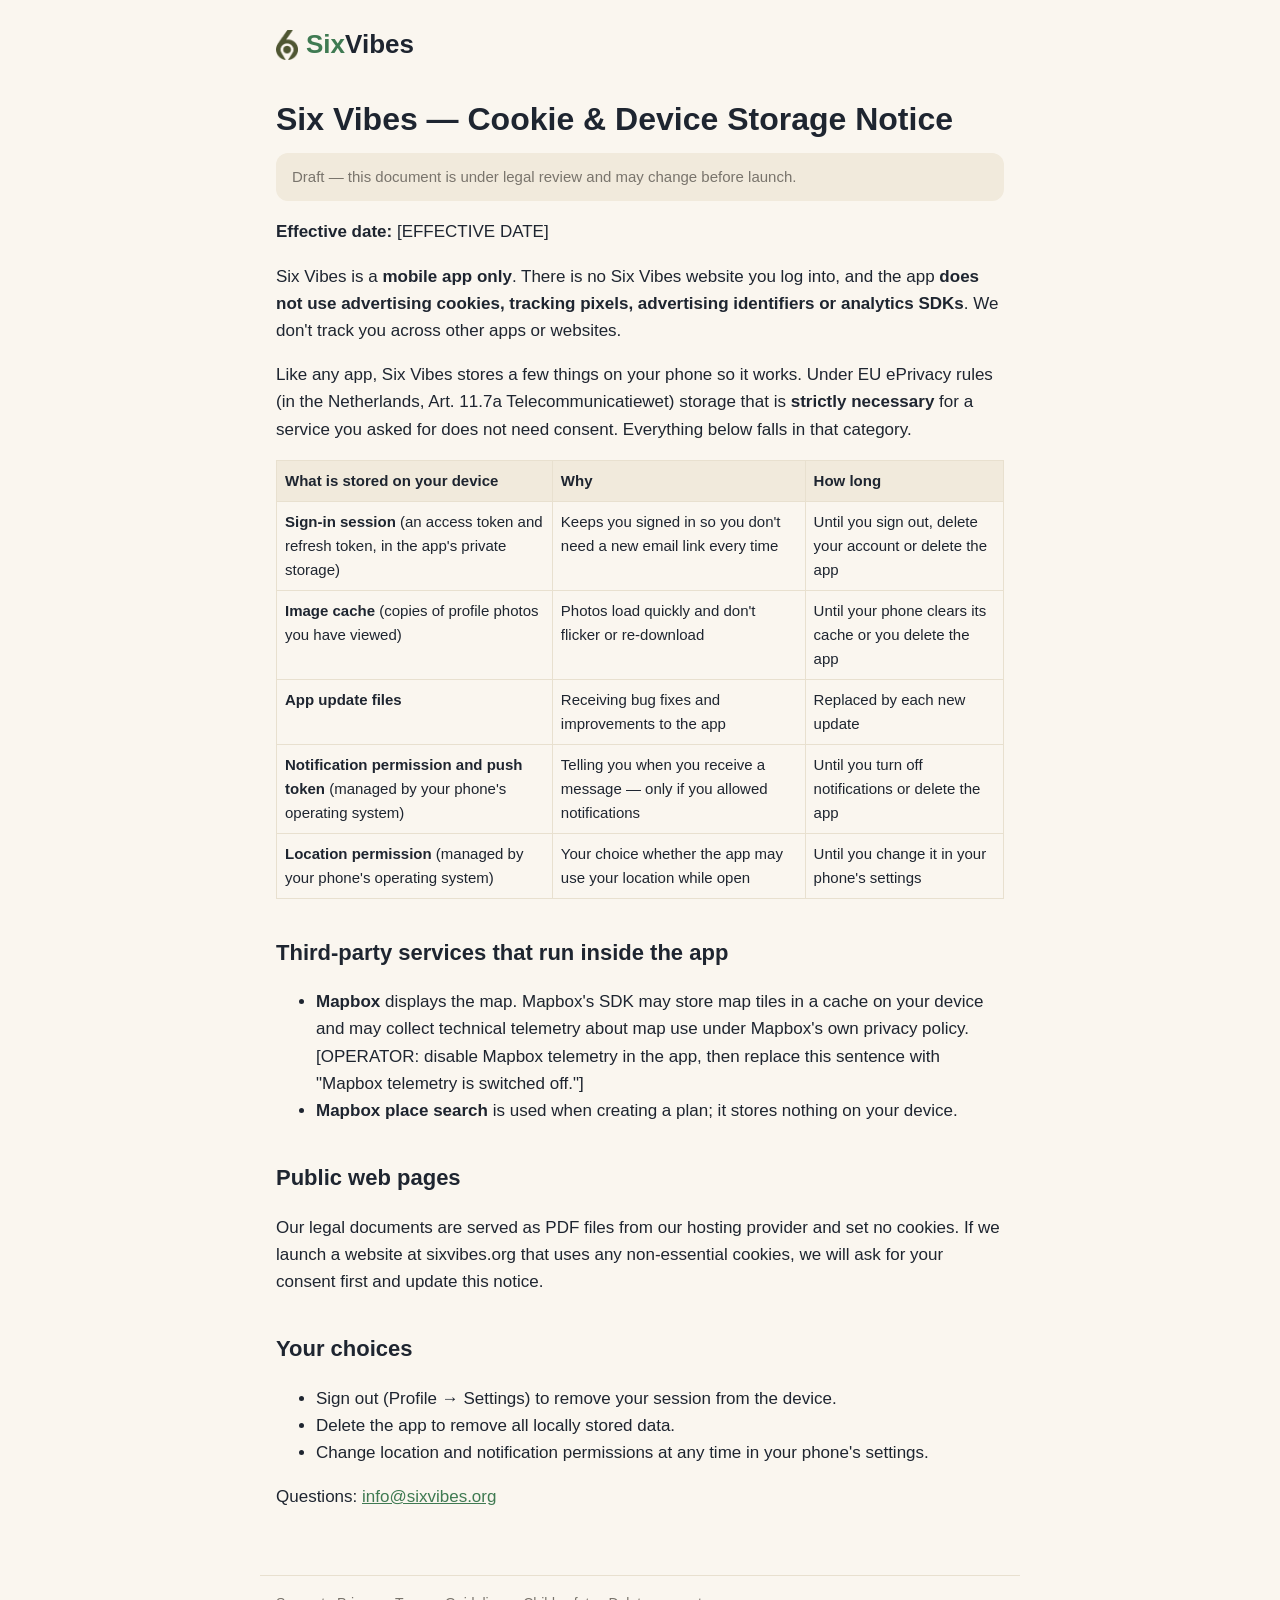
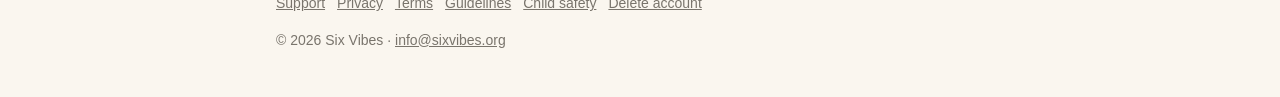
==== cookies/index.html @ eee9f51e "Six Vibes website" ====
<!doctype html>
<html lang="en">
<head>
<meta charset="utf-8">
<meta name="viewport" content="width=device-width, initial-scale=1">
<title>Cookie &amp; Device Storage Notice · Six Vibes</title>
<link rel="icon" href="/favicon.png">
<link rel="stylesheet" href="/style.css">
</head>
<body>
<header><a class="brand" href="/"><img src="/logo-mark.png" alt=""><span><span class="six">Six</span><span class="vibes">Vibes</span></span></a></header>
<main>
<h1>Six Vibes — Cookie &amp; Device Storage Notice</h1>
<p class="note">Draft — this document is under legal review and may change before launch.</p>

<p><strong>Effective date:</strong> [EFFECTIVE DATE]</p>
<p>Six Vibes is a <strong>mobile app only</strong>. There is no Six Vibes website you log into, and the app <strong>does not use advertising cookies, tracking pixels, advertising identifiers or analytics SDKs</strong>. We don&#39;t track you across other apps or websites.</p>
<p>Like any app, Six Vibes stores a few things on your phone so it works. Under EU ePrivacy rules (in the Netherlands, Art. 11.7a Telecommunicatiewet) storage that is <strong>strictly necessary</strong> for a service you asked for does not need consent. Everything below falls in that category.</p>
<table>
<thead>
<tr>
<th>What is stored on your device</th>
<th>Why</th>
<th>How long</th>
</tr>
</thead>
<tbody><tr>
<td><strong>Sign-in session</strong> (an access token and refresh token, in the app&#39;s private storage)</td>
<td>Keeps you signed in so you don&#39;t need a new email link every time</td>
<td>Until you sign out, delete your account or delete the app</td>
</tr>
<tr>
<td><strong>Image cache</strong> (copies of profile photos you have viewed)</td>
<td>Photos load quickly and don&#39;t flicker or re-download</td>
<td>Until your phone clears its cache or you delete the app</td>
</tr>
<tr>
<td><strong>App update files</strong></td>
<td>Receiving bug fixes and improvements to the app</td>
<td>Replaced by each new update</td>
</tr>
<tr>
<td><strong>Notification permission and push token</strong> (managed by your phone&#39;s operating system)</td>
<td>Telling you when you receive a message — only if you allowed notifications</td>
<td>Until you turn off notifications or delete the app</td>
</tr>
<tr>
<td><strong>Location permission</strong> (managed by your phone&#39;s operating system)</td>
<td>Your choice whether the app may use your location while open</td>
<td>Until you change it in your phone&#39;s settings</td>
</tr>
</tbody></table>
<h2>Third-party services that run inside the app</h2>
<ul>
<li><strong>Mapbox</strong> displays the map. Mapbox&#39;s SDK may store map tiles in a cache on your device and may collect technical telemetry about map use under Mapbox&#39;s own privacy policy. [OPERATOR: disable Mapbox telemetry in the app, then replace this sentence with &quot;Mapbox telemetry is switched off.&quot;]</li>
<li><strong>Mapbox place search</strong> is used when creating a plan; it stores nothing on your device.</li>
</ul>
<h2>Public web pages</h2>
<p>Our legal documents are served as PDF files from our hosting provider and set no cookies. If we launch a website at sixvibes.org that uses any non-essential cookies, we will ask for your consent first and update this notice.</p>
<h2>Your choices</h2>
<ul>
<li>Sign out (Profile → Settings) to remove your session from the device.</li>
<li>Delete the app to remove all locally stored data.</li>
<li>Change location and notification permissions at any time in your phone&#39;s settings.</li>
</ul>
<p>Questions: <a href="mailto:info@sixvibes.org">info@sixvibes.org</a></p>


</main>
<footer>
<a href="/support/">Support</a><a href="/privacy/">Privacy</a><a href="/terms/">Terms</a><a href="/community-guidelines/">Guidelines</a><a href="/child-safety/">Child safety</a><a href="/delete-account/">Delete account</a>
<p>© 2026 Six Vibes · <a href="mailto:info@sixvibes.org">info@sixvibes.org</a></p>
</footer>
</body>
</html>
---- style.css ----
:root {
  --bg: #FAF6EF;
  --surface: #FFFFFF;
  --surface-muted: #F1EADC;
  --border: #E8E0CF;
  --text: #1E2530;
  --text-muted: #79746C;
  --accent: #3F7A52;
  --accent-soft: #DCEEDD;
}
* { box-sizing: border-box; }
body {
  margin: 0;
  background: var(--bg);
  color: var(--text);
  font: 17px/1.6 -apple-system, BlinkMacSystemFont, "Segoe UI", Roboto, Helvetica, Arial, sans-serif;
}
a { color: var(--accent); }
header, main, footer { max-width: 760px; margin: 0 auto; padding: 0 16px; }
header { padding-top: 24px; padding-bottom: 8px; }
.brand { display: inline-flex; align-items: center; gap: 8px; text-decoration: none; font-size: 26px; font-weight: 800; }
.brand img { width: 22px; height: 30px; }
.brand .six { color: var(--accent); }
.brand .vibes { color: var(--text); }
main { padding-bottom: 48px; }
h1 { font-size: 32px; line-height: 1.2; margin: 24px 0 8px; }
h2 { font-size: 22px; margin-top: 36px; }
h3 { font-size: 18px; }
.lead { font-size: 20px; color: var(--text-muted); }
.card { background: var(--surface); border: 1px solid var(--border); border-radius: 16px; padding: 20px; margin: 20px 0; }
.note { background: var(--surface-muted); border-radius: 12px; padding: 12px 16px; font-size: 15px; color: var(--text-muted); }
.vibes-row { display: grid; grid-template-columns: repeat(3, 1fr); gap: 8px; margin: 20px 0; }
.vibes-row span { background: var(--accent-soft); color: var(--accent); border-radius: 999px; padding: 6px 0; text-align: center; font-weight: 600; font-size: 15px; }
.links { list-style: none; padding: 0; }
.links li { margin: 6px 0; }
table { border-collapse: collapse; width: 100%; display: block; overflow-x: auto; font-size: 15px; }
th, td { border: 1px solid var(--border); padding: 8px; text-align: left; vertical-align: top; }
th { background: var(--surface-muted); }
blockquote { margin: 0; padding: 4px 16px; border-left: 3px solid var(--border); color: var(--text-muted); }
footer { border-top: 1px solid var(--border); padding-top: 16px; padding-bottom: 32px; font-size: 14px; color: var(--text-muted); }
footer a { color: var(--text-muted); margin-right: 12px; }
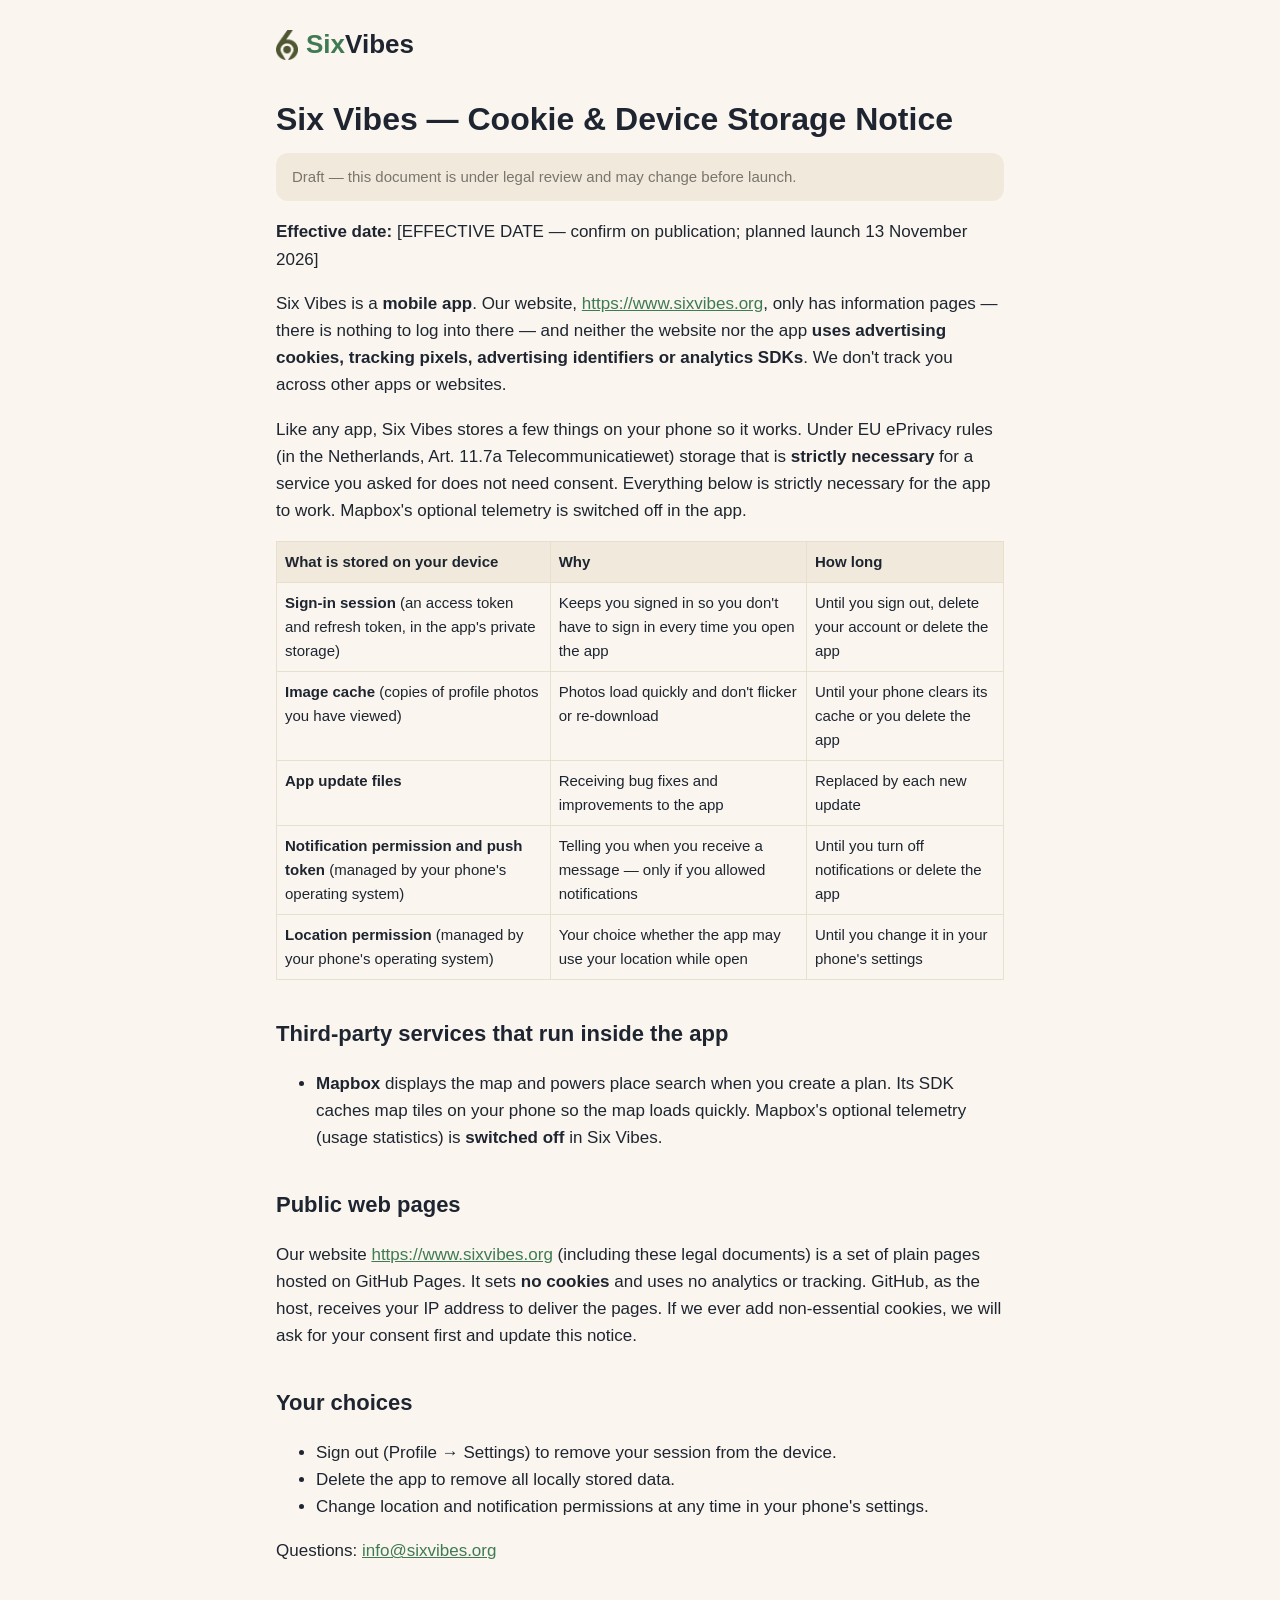
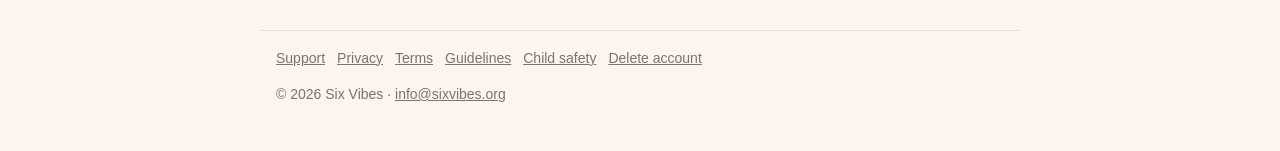
==== commit 2e6e88d3: "Update site" ====
--- a/cookies/index.html
+++ b/cookies/index.html
@@ -13,9 +13,9 @@
 <h1>Six Vibes — Cookie &amp; Device Storage Notice</h1>
 <p class="note">Draft — this document is under legal review and may change before launch.</p>
 
-<p><strong>Effective date:</strong> [EFFECTIVE DATE]</p>
-<p>Six Vibes is a <strong>mobile app only</strong>. There is no Six Vibes website you log into, and the app <strong>does not use advertising cookies, tracking pixels, advertising identifiers or analytics SDKs</strong>. We don&#39;t track you across other apps or websites.</p>
-<p>Like any app, Six Vibes stores a few things on your phone so it works. Under EU ePrivacy rules (in the Netherlands, Art. 11.7a Telecommunicatiewet) storage that is <strong>strictly necessary</strong> for a service you asked for does not need consent. Everything below falls in that category.</p>
+<p><strong>Effective date:</strong> [EFFECTIVE DATE — confirm on publication; planned launch 13 November 2026]</p>
+<p>Six Vibes is a <strong>mobile app</strong>. Our website, <a href="https://www.sixvibes.org">https://www.sixvibes.org</a>, only has information pages — there is nothing to log into there — and neither the website nor the app <strong>uses advertising cookies, tracking pixels, advertising identifiers or analytics SDKs</strong>. We don&#39;t track you across other apps or websites.</p>
+<p>Like any app, Six Vibes stores a few things on your phone so it works. Under EU ePrivacy rules (in the Netherlands, Art. 11.7a Telecommunicatiewet) storage that is <strong>strictly necessary</strong> for a service you asked for does not need consent. Everything below is strictly necessary for the app to work. Mapbox&#39;s optional telemetry is switched off in the app.</p>
 <table>
 <thead>
 <tr>
@@ -26,7 +26,7 @@
 </thead>
 <tbody><tr>
 <td><strong>Sign-in session</strong> (an access token and refresh token, in the app&#39;s private storage)</td>
-<td>Keeps you signed in so you don&#39;t need a new email link every time</td>
+<td>Keeps you signed in so you don&#39;t have to sign in every time you open the app</td>
 <td>Until you sign out, delete your account or delete the app</td>
 </tr>
 <tr>
@@ -52,11 +52,10 @@
 </tbody></table>
 <h2>Third-party services that run inside the app</h2>
 <ul>
-<li><strong>Mapbox</strong> displays the map. Mapbox&#39;s SDK may store map tiles in a cache on your device and may collect technical telemetry about map use under Mapbox&#39;s own privacy policy. [OPERATOR: disable Mapbox telemetry in the app, then replace this sentence with &quot;Mapbox telemetry is switched off.&quot;]</li>
-<li><strong>Mapbox place search</strong> is used when creating a plan; it stores nothing on your device.</li>
+<li><strong>Mapbox</strong> displays the map and powers place search when you create a plan. Its SDK caches map tiles on your phone so the map loads quickly. Mapbox&#39;s optional telemetry (usage statistics) is <strong>switched off</strong> in Six Vibes.</li>
 </ul>
 <h2>Public web pages</h2>
-<p>Our legal documents are served as PDF files from our hosting provider and set no cookies. If we launch a website at sixvibes.org that uses any non-essential cookies, we will ask for your consent first and update this notice.</p>
+<p>Our website <a href="https://www.sixvibes.org">https://www.sixvibes.org</a> (including these legal documents) is a set of plain pages hosted on GitHub Pages. It sets <strong>no cookies</strong> and uses no analytics or tracking. GitHub, as the host, receives your IP address to deliver the pages. If we ever add non-essential cookies, we will ask for your consent first and update this notice.</p>
 <h2>Your choices</h2>
 <ul>
 <li>Sign out (Profile → Settings) to remove your session from the device.</li>
